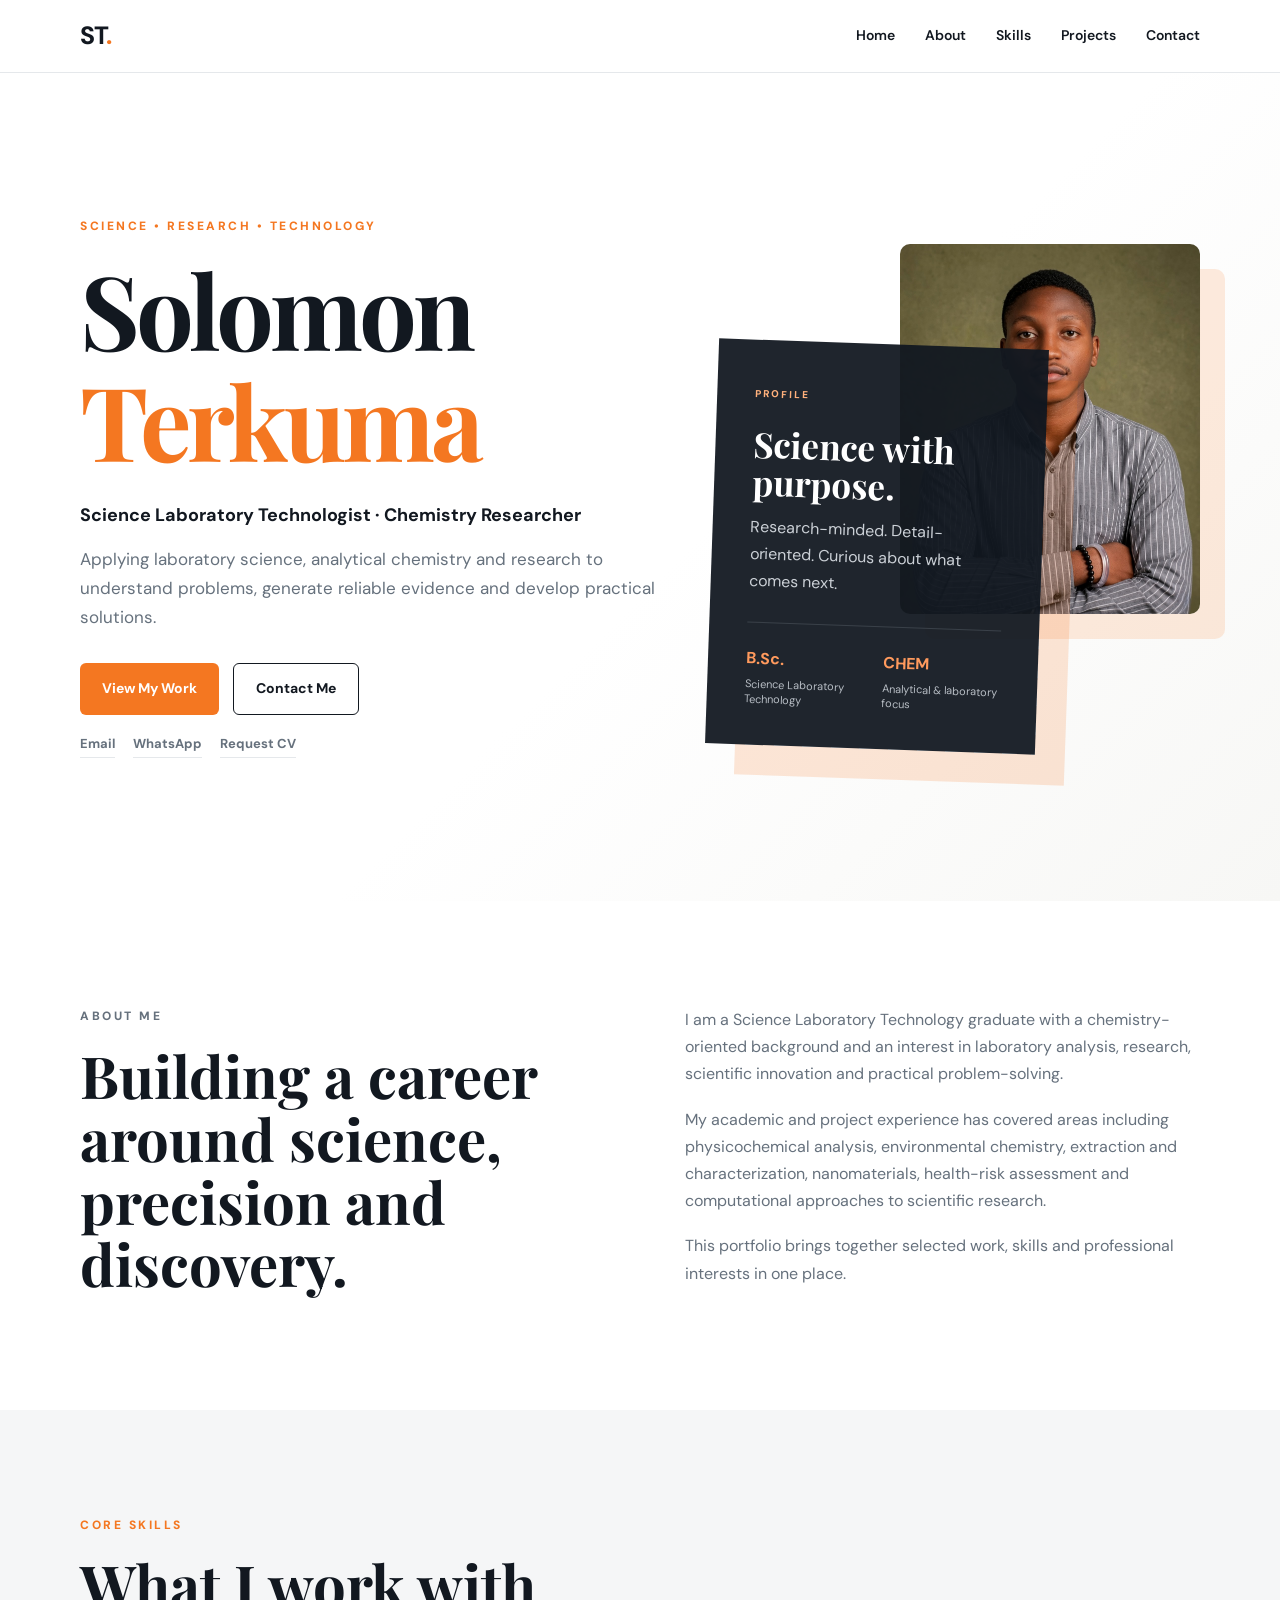
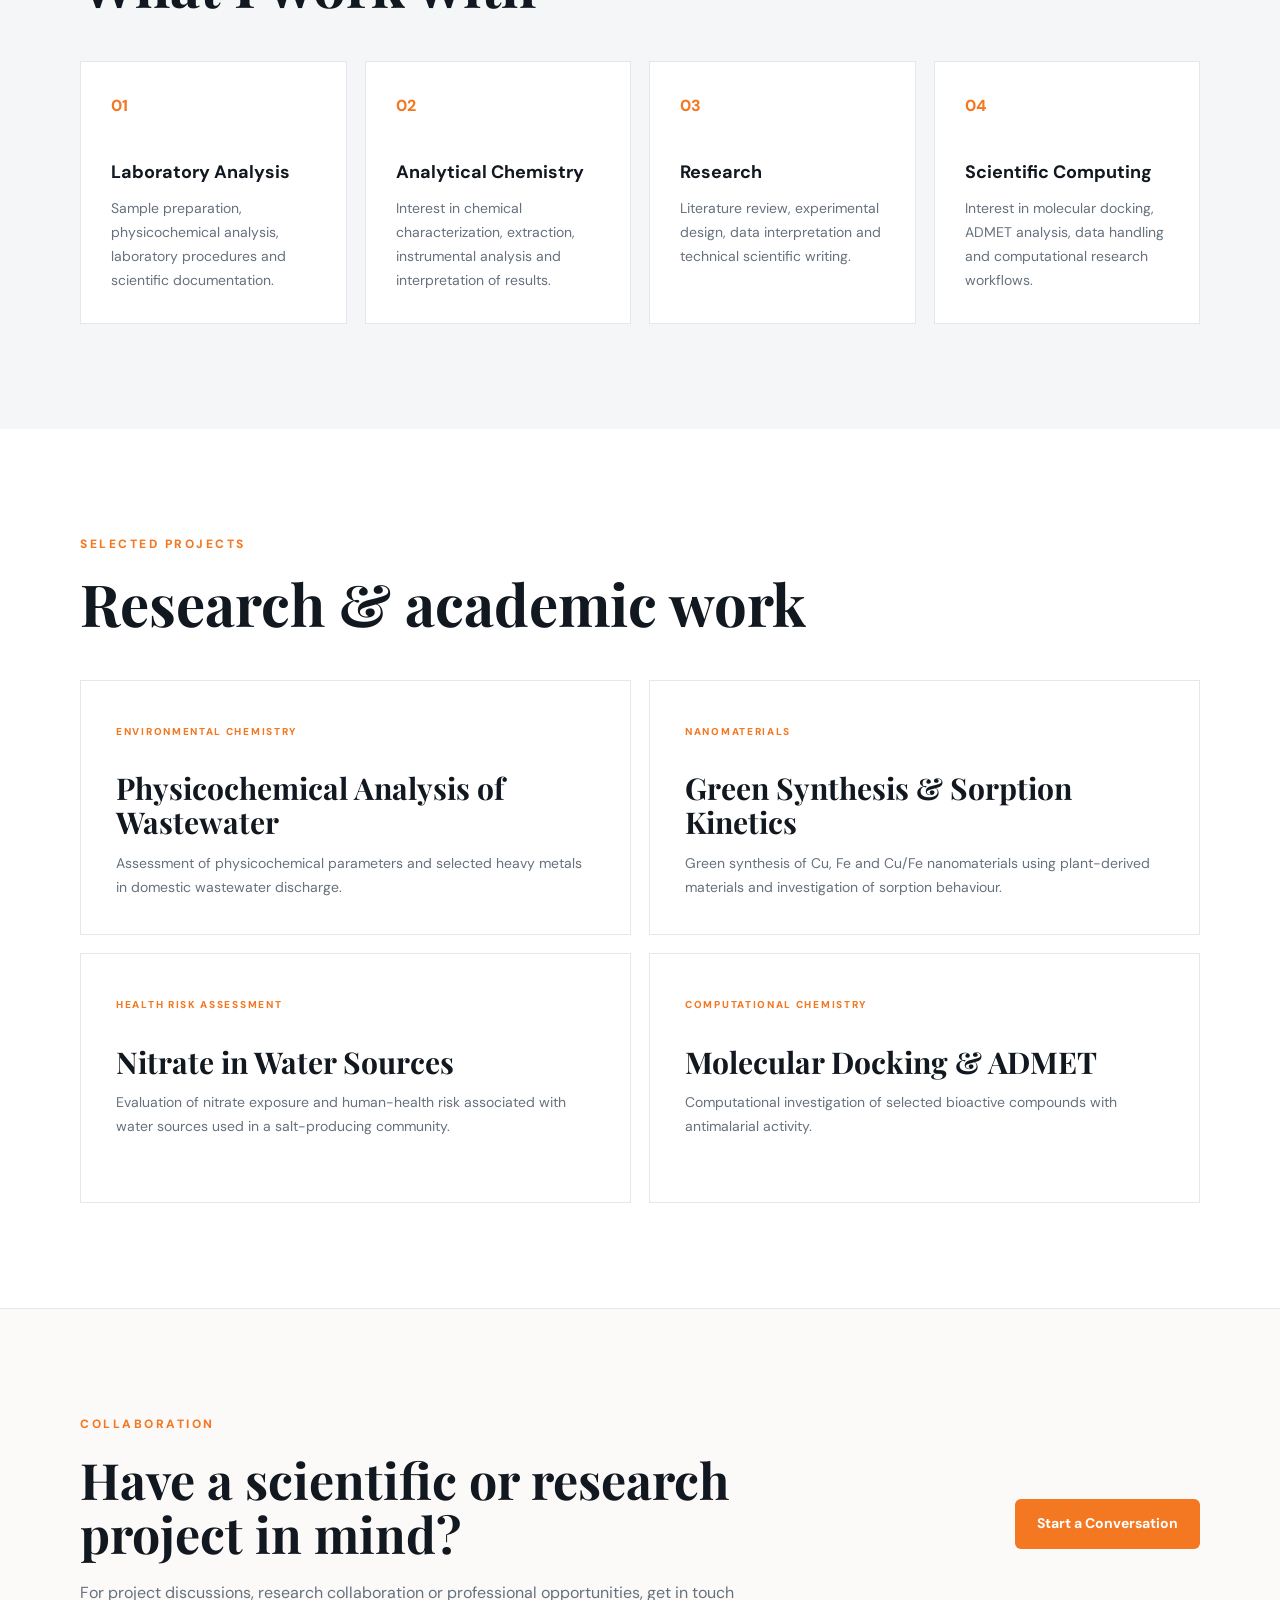
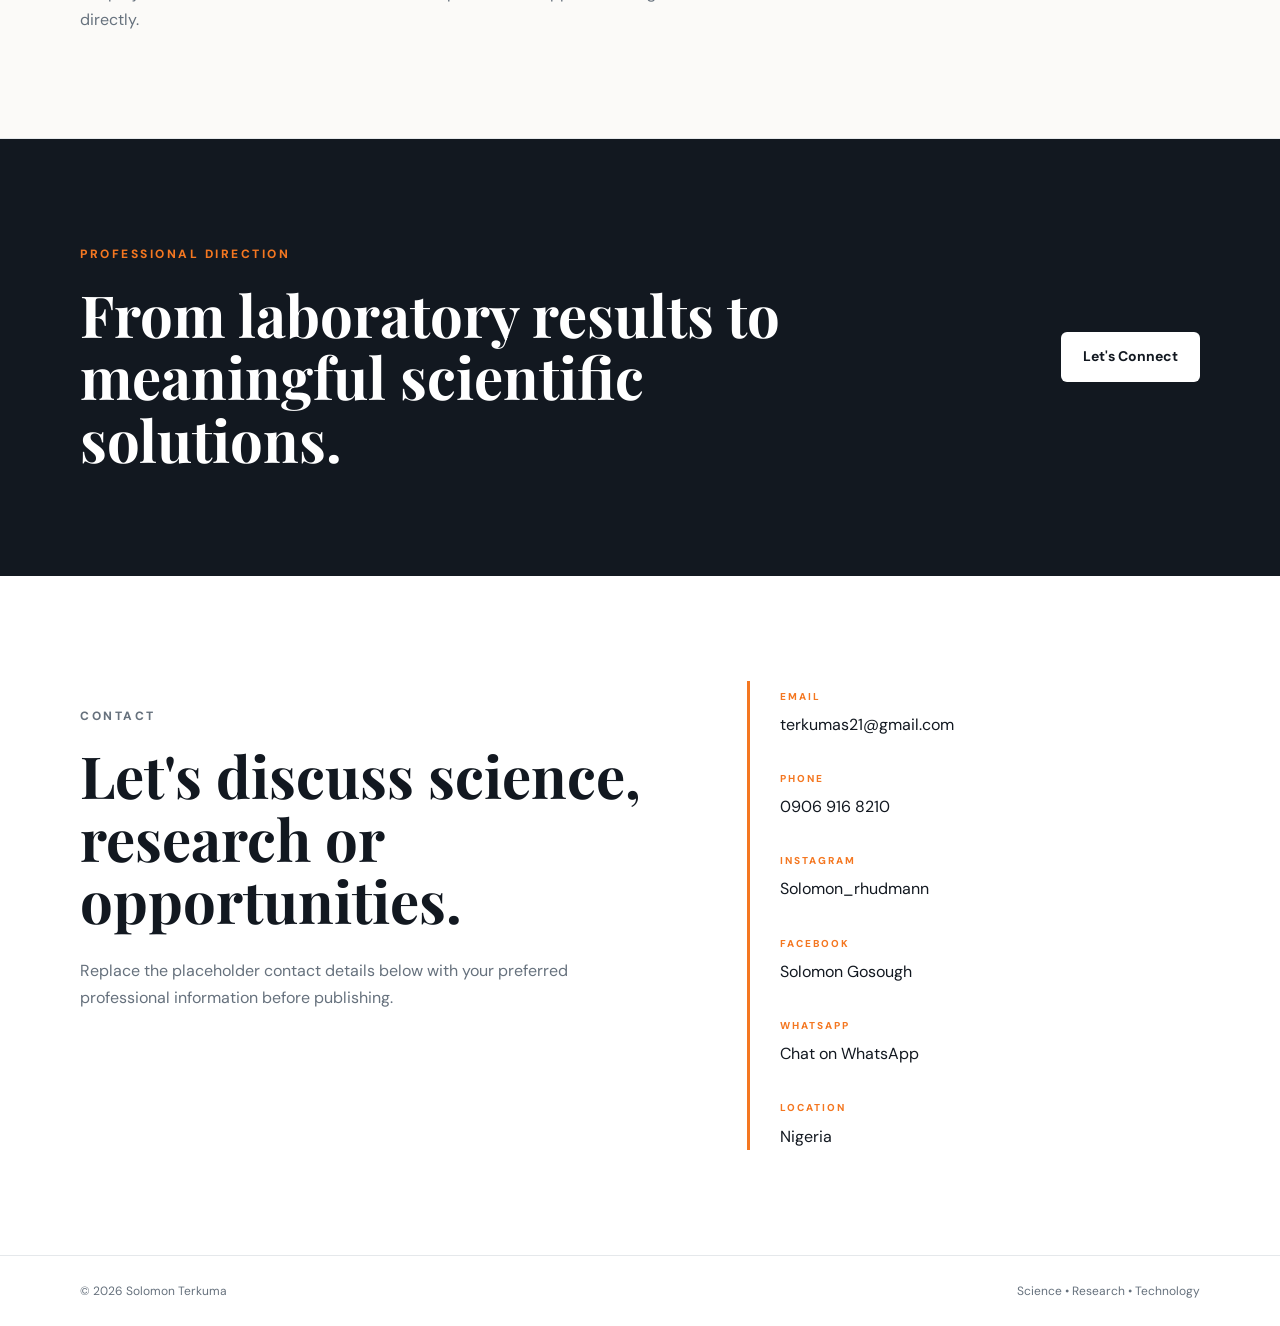
==== index.html @ 0dc4f341 "Add files via upload" ====
<!DOCTYPE html>
<html lang="en">
<head>
  <meta charset="UTF-8">
  <meta name="viewport" content="width=device-width, initial-scale=1.0">
  <meta name="description" content="Solomon Terkuma — Science Laboratory Technologist, Chemistry Researcher and Science & Technology Enthusiast.">
  <title>Solomon Terkuma | Science & Research</title>
  <link rel="stylesheet" href="style.css">
</head>
<body>
  <header class="site-header">
    <nav class="nav container">
      <a class="logo" href="#home">ST<span>.</span></a>
      <button class="menu-toggle" aria-label="Toggle menu">☰</button>
      <div class="nav-links">
        <a href="#home">Home</a>
        <a href="#about">About</a>
        <a href="#skills">Skills</a>
        <a href="#projects">Projects</a>
        <a href="#contact">Contact</a>
      </div>
    </nav>
  </header>

  <main>
    <section id="home" class="hero">
      <div class="container hero-grid">
        <div class="hero-copy">
          <p class="eyebrow">SCIENCE • RESEARCH • TECHNOLOGY</p>
          <h1>Solomon<br><span>Terkuma</span></h1>
          <p class="hero-role">Science Laboratory Technologist · Chemistry Researcher</p>
          <p class="hero-text">
            Applying laboratory science, analytical chemistry and research to understand problems,
            generate reliable evidence and develop practical solutions.
          </p>
          <div class="hero-actions">
            <a class="btn primary" href="#projects">View My Work</a>
            <a class="btn secondary" href="#contact">Contact Me</a>
          </div>
          <div class="quick-links">
            <a href="mailto:terkumas21@gmail.com">Email</a>
            <a href="https://wa.me/2349069168210" target="_blank" rel="noopener">WhatsApp</a>
            <a href="#contact">Request CV</a>
          </div>
        </div>
        <div class="hero-card">
          <div class="profile-photo-wrap">
            <img class="profile-photo" src="profile.jpg" alt="Solomon Terkuma professional portrait">
          </div>
          <div class="science-card">
            <span class="card-label">PROFILE</span>
            <h2>Science with purpose.</h2>
            <p>Research-minded. Detail-oriented. Curious about what comes next.</p>
            <div class="mini-stats">
              <div><strong>B.Sc.</strong><small>Science Laboratory Technology</small></div>
              <div><strong>CHEM</strong><small>Analytical & laboratory focus</small></div>
            </div>
          </div>
        </div>
      </div>
    </section>

    <section id="about" class="section">
      <div class="container two-col">
        <div>
          <p class="eyebrow">ABOUT ME</p>
          <h2>Building a career around science, precision and discovery.</h2>
        </div>
        <div>
          <p>
            I am a Science Laboratory Technology graduate with a chemistry-oriented background
            and an interest in laboratory analysis, research, scientific innovation and practical
            problem-solving.
          </p>
          <p>
            My academic and project experience has covered areas including physicochemical analysis,
            environmental chemistry, extraction and characterization, nanomaterials, health-risk
            assessment and computational approaches to scientific research.
          </p>
          <p>
            This portfolio brings together selected work, skills and professional interests in one place.
          </p>
        </div>
      </div>
    </section>

    <section id="skills" class="section muted">
      <div class="container">
        <p class="eyebrow">CORE SKILLS</p>
        <h2>What I work with</h2>
        <div class="cards">
          <article class="card"><div class="icon">01</div><h3>Laboratory Analysis</h3><p>Sample preparation, physicochemical analysis, laboratory procedures and scientific documentation.</p></article>
          <article class="card"><div class="icon">02</div><h3>Analytical Chemistry</h3><p>Interest in chemical characterization, extraction, instrumental analysis and interpretation of results.</p></article>
          <article class="card"><div class="icon">03</div><h3>Research</h3><p>Literature review, experimental design, data interpretation and technical scientific writing.</p></article>
          <article class="card"><div class="icon">04</div><h3>Scientific Computing</h3><p>Interest in molecular docking, ADMET analysis, data handling and computational research workflows.</p></article>
        </div>
      </div>
    </section>

    <section id="projects" class="section">
      <div class="container">
        <p class="eyebrow">SELECTED PROJECTS</p>
        <h2>Research & academic work</h2>
        <div class="projects">
          <article class="project">
            <span>ENVIRONMENTAL CHEMISTRY</span>
            <h3>Physicochemical Analysis of Wastewater</h3>
            <p>Assessment of physicochemical parameters and selected heavy metals in domestic wastewater discharge.</p>
          </article>
          <article class="project">
            <span>NANOMATERIALS</span>
            <h3>Green Synthesis & Sorption Kinetics</h3>
            <p>Green synthesis of Cu, Fe and Cu/Fe nanomaterials using plant-derived materials and investigation of sorption behaviour.</p>
          </article>
          <article class="project">
            <span>HEALTH RISK ASSESSMENT</span>
            <h3>Nitrate in Water Sources</h3>
            <p>Evaluation of nitrate exposure and human-health risk associated with water sources used in a salt-producing community.</p>
          </article>
          <article class="project">
            <span>COMPUTATIONAL CHEMISTRY</span>
            <h3>Molecular Docking & ADMET</h3>
            <p>Computational investigation of selected bioactive compounds with antimalarial activity.</p>
          </article>
        </div>
      </div>
    </section>

    <section class="section project-cta">
      <div class="container project-cta-inner">
        <div>
          <p class="eyebrow">COLLABORATION</p>
          <h2>Have a scientific or research project in mind?</h2>
          <p>For project discussions, research collaboration or professional opportunities, get in touch directly.</p>
        </div>
        <a class="btn primary" href="mailto:terkumas21@gmail.com?subject=Professional%20Inquiry">Start a Conversation</a>
      </div>
    </section>

    <section class="section highlight">
      <div class="container highlight-inner">
        <div>
          <p class="eyebrow">PROFESSIONAL DIRECTION</p>
          <h2>From laboratory results to meaningful scientific solutions.</h2>
        </div>
        <a class="btn light" href="#contact">Let's Connect</a>
      </div>
    </section>

    <section id="contact" class="section">
      <div class="container contact-grid">
        <div>
          <p class="eyebrow">CONTACT</p>
          <h2>Let's discuss science, research or opportunities.</h2>
          <p>Replace the placeholder contact details below with your preferred professional information before publishing.</p>
        </div>
        <div class="contact-box">
          <div><small>EMAIL</small><p><a href="mailto:terkumas21@gmail.com">terkumas21@gmail.com</a></p></div>
          <div><small>PHONE</small><p><a href="tel:+2349069168210">0906 916 8210</a></p></div>
          <div><small>INSTAGRAM</small><p><a href="https://www.instagram.com/Solomon_rhudmann" target="_blank" rel="noopener">Solomon_rhudmann</a></p></div>
          <div><small>FACEBOOK</small><p><a href="https://www.facebook.com/SolomonGosough" target="_blank" rel="noopener">Solomon Gosough</a></p></div>
          <div><small>WHATSAPP</small><p><a href="https://wa.me/2349069168210" target="_blank" rel="noopener">Chat on WhatsApp</a></p></div>
          <div><small>LOCATION</small><p>Nigeria</p></div>
        </div>
      </div>
    </section>
  </main>

  <footer>
    <div class="container footer-inner">
      <span>© <span id="year"></span> Solomon Terkuma</span>
      <span>Science • Research • Technology</span>
    </div>
  </footer>
  <script src="script.js"></script>
</body>
</html>
---- style.css ----
@import url('https://fonts.googleapis.com/css2?family=DM+Sans:wght@400;500;600;700&family=Playfair+Display:wght@600;700&display=swap');

:root{
  --ink:#121820; --muted:#66717d; --line:#e5e8eb; --paper:#ffffff;
  --soft:#f5f6f7; --orange:#f47721; --orange-dark:#c9550b;
}
*{box-sizing:border-box;margin:0;padding:0}
html{scroll-behavior:smooth}
body{font-family:"DM Sans",Arial,sans-serif;color:var(--ink);background:var(--paper);line-height:1.7}
a{text-decoration:none;color:inherit}
.container{width:min(1120px,92%);margin:auto}
.site-header{position:sticky;top:0;z-index:20;background:rgba(255,255,255,.94);backdrop-filter:blur(14px);border-bottom:1px solid var(--line)}
.nav{height:72px;display:flex;align-items:center;justify-content:space-between}
.logo{font-size:25px;font-weight:800;letter-spacing:-1px}.logo span{color:var(--orange)}
.nav-links{display:flex;gap:30px;font-size:14px;font-weight:600}.nav-links a:hover{color:var(--orange)}
.menu-toggle{display:none;border:0;background:none;font-size:26px}
.hero{min-height:calc(100vh - 72px);display:flex;align-items:center;overflow:hidden;background:linear-gradient(135deg,#fff 55%,#f7f7f5)}
.hero-grid{display:grid;grid-template-columns:1.1fr .9fr;gap:60px;align-items:center;padding:80px 0}
.eyebrow{font-size:12px;letter-spacing:2.5px;font-weight:800;color:var(--orange);margin-bottom:18px}
h1,h2{font-family:"Playfair Display",Georgia,serif;line-height:1.08}
h1{font-size:clamp(60px,8vw,104px);letter-spacing:-4px}
h1 span{color:var(--orange)}
.hero-role{font-size:18px;font-weight:700;margin:25px 0 14px}
.hero-text{max-width:610px;color:var(--muted);font-size:17px}
.hero-actions{display:flex;gap:14px;margin-top:32px}
.btn{display:inline-flex;align-items:center;justify-content:center;padding:13px 22px;border-radius:6px;font-weight:700;font-size:14px;transition:.2s}
.primary{background:var(--orange);color:#fff}.primary:hover{background:var(--orange-dark);transform:translateY(-2px)}
.secondary{border:1px solid var(--ink)}.secondary:hover{background:var(--ink);color:#fff}
 .hero-card{min-height:440px;position:relative;display:flex;align-items:center;justify-content:center}
.profile-photo-wrap{position:absolute;width:300px;height:370px;right:0;top:20px;overflow:hidden;border-radius:10px;box-shadow:25px 25px 0 rgba(244,119,33,.15)}
.profile-photo{width:100%;height:100%;object-fit:cover;object-position:center top;display:block}
.orb{position:absolute;width:390px;height:390px;border-radius:50%;background:radial-gradient(circle at 35% 30%,#fff 0 10%,#ffd4b7 11% 30%,#f47721 70%);opacity:.9}
.science-card{position:relative;width:330px;margin-top:120px;margin-left:-170px;background:rgba(18,24,32,.94);color:#fff;padding:38px;box-shadow:30px 30px 0 rgba(244,119,33,.18);transform:rotate(2deg)}
.card-label{font-size:10px;letter-spacing:2px;color:#ffb17c;font-weight:800}
.science-card h2{font-size:35px;margin:20px 0 12px}.science-card p{color:#cbd0d6}
.mini-stats{display:grid;grid-template-columns:1fr 1fr;gap:20px;border-top:1px solid #3a4149;margin-top:28px;padding-top:22px}
.mini-stats strong{display:block;color:#ff9a5d}.mini-stats small{display:block;color:#b8bec5;font-size:11px;line-height:1.4;margin-top:4px}
.section{padding:105px 0}.muted{background:var(--soft)}
.two-col{display:grid;grid-template-columns:1fr 1fr;gap:90px}.two-col h2,.section h2{font-size:clamp(38px,5vw,58px)}.two-col p{color:var(--muted);margin-bottom:18px}
.cards{display:grid;grid-template-columns:repeat(4,1fr);gap:18px;margin-top:45px}
.card{background:#fff;border:1px solid var(--line);padding:30px;min-height:230px;transition:.2s}.card:hover{transform:translateY(-5px);box-shadow:0 15px 35px rgba(18,24,32,.08)}
.icon{font-weight:800;color:var(--orange);margin-bottom:38px}.card h3{font-size:18px;margin-bottom:10px}.card p,.project p{color:var(--muted);font-size:14px}
.projects{display:grid;grid-template-columns:1fr 1fr;gap:18px;margin-top:45px}
.project{padding:35px;border:1px solid var(--line);min-height:250px}.project span{font-size:10px;letter-spacing:1.7px;color:var(--orange);font-weight:800}.project h3{font-family:"Playfair Display",Georgia,serif;font-size:30px;line-height:1.15;margin:28px 0 12px}
.highlight{background:var(--ink);color:#fff}.highlight-inner{display:flex;justify-content:space-between;align-items:center;gap:30px}.highlight h2{max-width:760px}.light{background:#fff;color:var(--ink);white-space:nowrap}.light:hover{background:var(--orange);color:#fff}
.contact-grid{display:grid;grid-template-columns:1fr .8fr;gap:100px}.contact-grid>div>p{color:var(--muted);margin-top:25px}.contact-box{border-left:3px solid var(--orange);padding-left:30px;display:flex;flex-direction:column;gap:25px}.contact-box small{font-size:10px;letter-spacing:2px;font-weight:800;color:var(--orange)}.contact-box p{margin-top:3px}.contact-box a:hover{color:var(--orange)}
footer{border-top:1px solid var(--line);padding:25px 0;color:var(--muted);font-size:12px}.footer-inner{display:flex;justify-content:space-between}
@media(max-width:800px){
 .nav-links{display:none;position:absolute;top:72px;left:0;width:100%;background:#fff;padding:22px 4%;border-bottom:1px solid var(--line);flex-direction:column;gap:14px}.nav-links.open{display:flex}.menu-toggle{display:block}
 .hero-grid,.two-col,.contact-grid{grid-template-columns:1fr}.hero-grid{padding:65px 0}.hero-card{min-height:380px}.cards{grid-template-columns:1fr 1fr}.projects{grid-template-columns:1fr}.two-col{gap:35px}.highlight-inner{display:block}.highlight .btn{margin-top:25px}.footer-inner{display:block}.footer-inner span+span{display:block;margin-top:8px}
}
@media(max-width:520px){.cards{grid-template-columns:1fr}.hero-card{transform:scale(.9)}.profile-photo-wrap{right:2%;top:5px}.science-card{margin-left:-130px}h1{font-size:58px}.section{padding:75px 0}}

.quick-links{display:flex;gap:18px;margin-top:18px;font-size:13px;font-weight:700}
.quick-links a{color:var(--muted);border-bottom:1px solid var(--line);padding-bottom:2px}
.quick-links a:hover{color:var(--orange);border-color:var(--orange)}
.project-cta{background:#fbfaf8;border-top:1px solid var(--line);border-bottom:1px solid var(--line)}
.project-cta-inner{display:flex;align-items:center;justify-content:space-between;gap:50px}
.project-cta-inner h2{font-size:clamp(34px,4vw,50px);max-width:700px}
.project-cta-inner>div>p:last-child{color:var(--muted);max-width:680px;margin-top:18px}
@media(max-width:800px){
 .project-cta-inner{display:block}
 .project-cta-inner .btn{margin-top:25px}
}
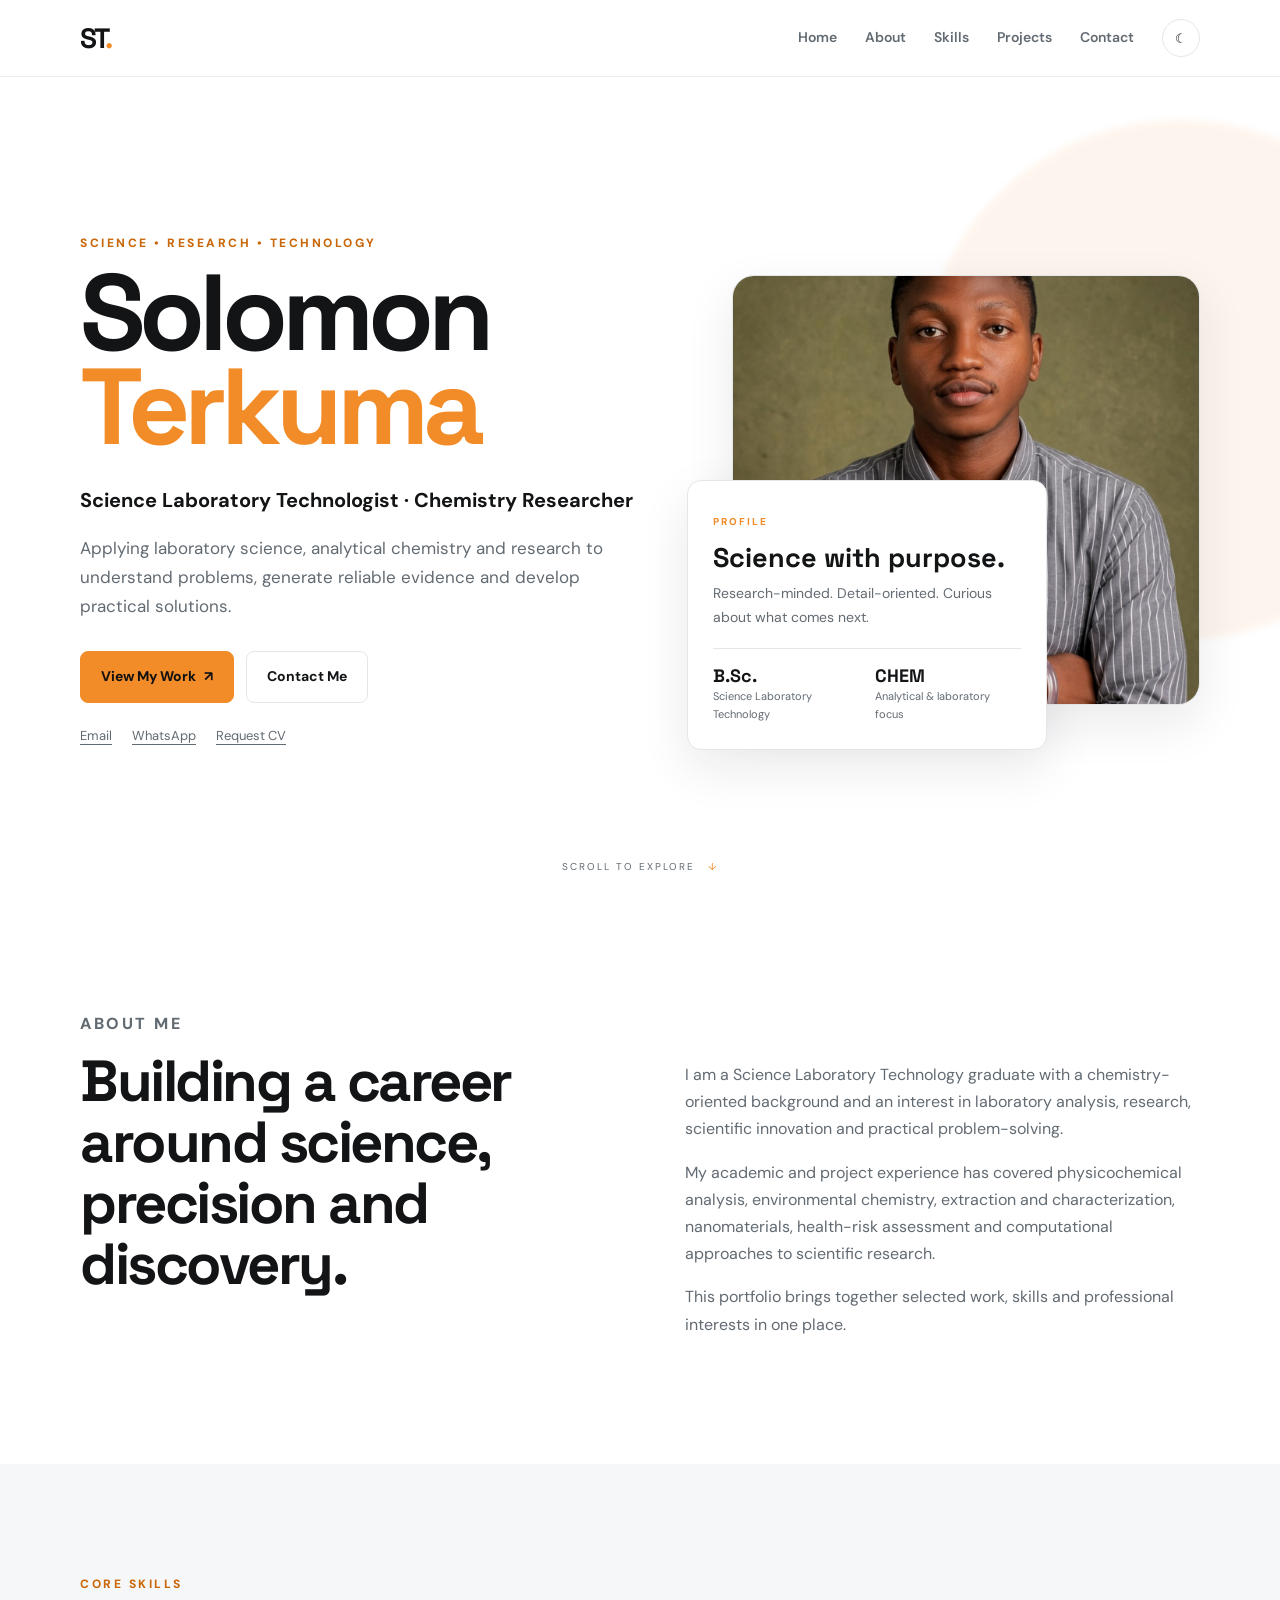
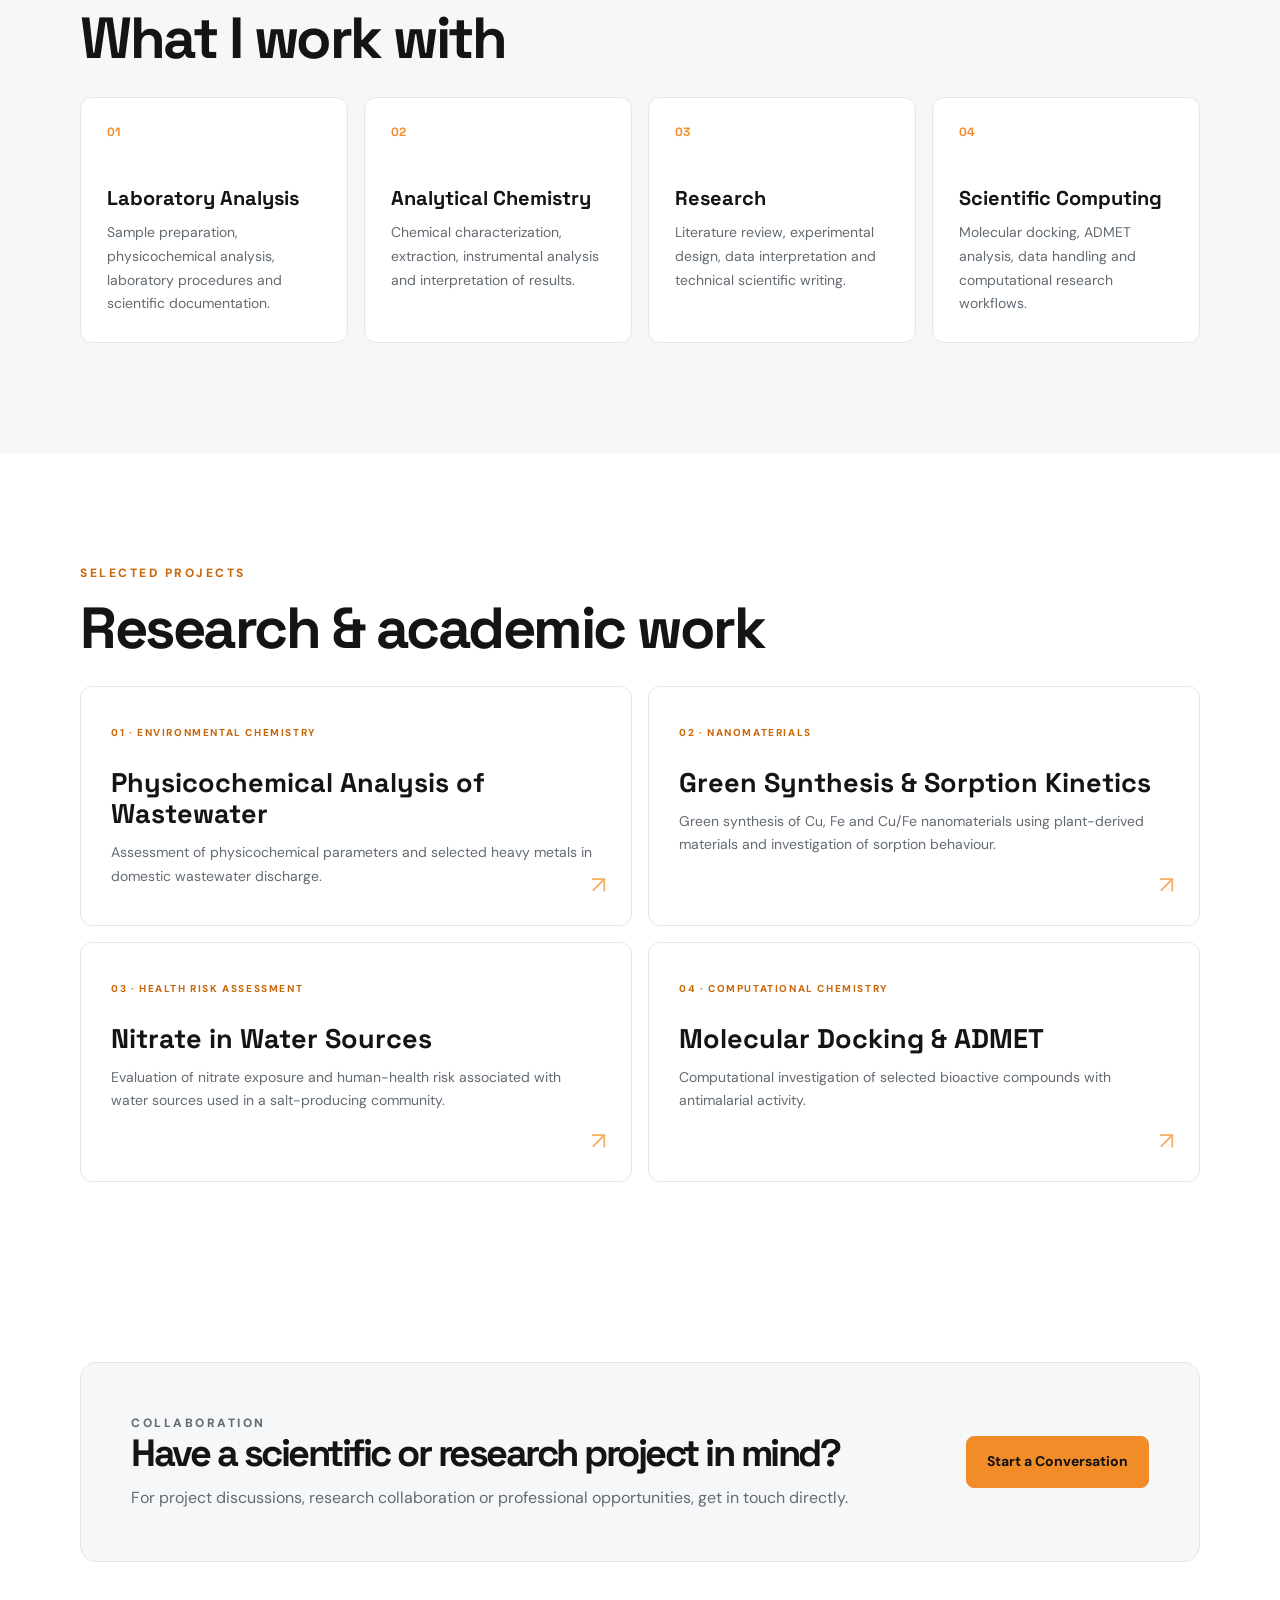
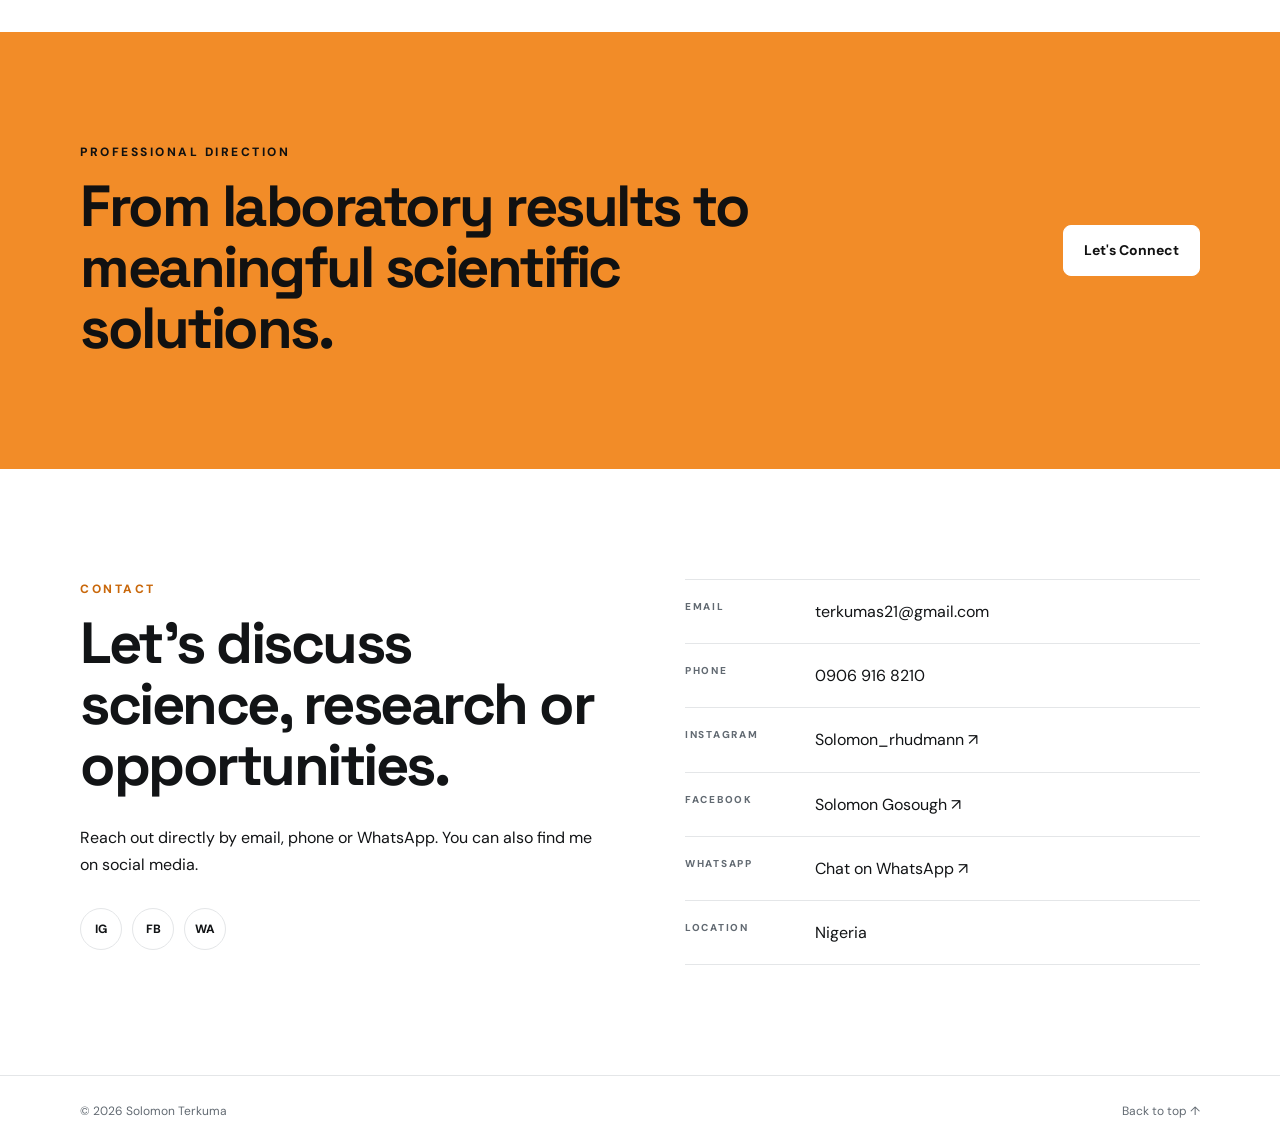
==== commit 81421106: "Add files via upload" ====
--- a/index.html
+++ b/index.html
@@ -3,21 +3,26 @@
 <head>
   <meta charset="UTF-8">
   <meta name="viewport" content="width=device-width, initial-scale=1.0">
-  <meta name="description" content="Solomon Terkuma — Science Laboratory Technologist, Chemistry Researcher and Science & Technology Enthusiast.">
+  <meta name="description" content="Solomon Terkuma — Science Laboratory Technologist, chemistry researcher and science & technology enthusiast.">
+  <meta name="theme-color" content="#f28c28">
+  <meta property="og:title" content="Solomon Terkuma | Science & Research">
+  <meta property="og:description" content="Science Laboratory Technologist · Chemistry Researcher">
+  <meta property="og:type" content="website">
   <title>Solomon Terkuma | Science & Research</title>
+  <link rel="preconnect" href="https://fonts.googleapis.com">
+  <link rel="preconnect" href="https://fonts.gstatic.com" crossorigin>
+  <link href="https://fonts.googleapis.com/css2?family=DM+Sans:wght@400;500;600;700&family=Space+Grotesk:wght@500;600;700&display=swap" rel="stylesheet">
   <link rel="stylesheet" href="style.css">
 </head>
 <body>
-  <header class="site-header">
-    <nav class="nav container">
-      <a class="logo" href="#home">ST<span>.</span></a>
-      <button class="menu-toggle" aria-label="Toggle menu">☰</button>
+  <div class="scroll-progress" id="scrollProgress"></div>
+  <header class="site-header" id="top">
+    <nav class="nav container" aria-label="Primary navigation">
+      <a class="logo" href="#home" aria-label="Solomon Terkuma home">ST<span>.</span></a>
+      <button class="menu-toggle" aria-label="Open navigation" aria-expanded="false">☰</button>
       <div class="nav-links">
-        <a href="#home">Home</a>
-        <a href="#about">About</a>
-        <a href="#skills">Skills</a>
-        <a href="#projects">Projects</a>
-        <a href="#contact">Contact</a>
+        <a href="#home">Home</a><a href="#about">About</a><a href="#skills">Skills</a><a href="#projects">Projects</a><a href="#contact">Contact</a>
+        <button class="theme-toggle" id="themeToggle" aria-label="Toggle dark mode" title="Toggle dark mode">☾</button>
       </div>
     </nav>
   </header>
@@ -25,153 +30,60 @@
   <main>
     <section id="home" class="hero">
       <div class="container hero-grid">
-        <div class="hero-copy">
+        <div class="hero-copy reveal">
           <p class="eyebrow">SCIENCE • RESEARCH • TECHNOLOGY</p>
           <h1>Solomon<br><span>Terkuma</span></h1>
           <p class="hero-role">Science Laboratory Technologist · Chemistry Researcher</p>
-          <p class="hero-text">
-            Applying laboratory science, analytical chemistry and research to understand problems,
-            generate reliable evidence and develop practical solutions.
-          </p>
-          <div class="hero-actions">
-            <a class="btn primary" href="#projects">View My Work</a>
-            <a class="btn secondary" href="#contact">Contact Me</a>
-          </div>
-          <div class="quick-links">
-            <a href="mailto:terkumas21@gmail.com">Email</a>
-            <a href="https://wa.me/2349069168210" target="_blank" rel="noopener">WhatsApp</a>
-            <a href="#contact">Request CV</a>
-          </div>
+          <p class="hero-text">Applying laboratory science, analytical chemistry and research to understand problems, generate reliable evidence and develop practical solutions.</p>
+          <div class="hero-actions"><a class="btn primary" href="#projects">View My Work <span>↗</span></a><a class="btn secondary" href="#contact">Contact Me</a></div>
+          <div class="quick-links"><a href="mailto:terkumas21@gmail.com">Email</a><a href="https://wa.me/2349069168210" target="_blank" rel="noopener">WhatsApp</a><a href="mailto:terkumas21@gmail.com?subject=CV%20Request">Request CV</a></div>
         </div>
-        <div class="hero-card">
-          <div class="profile-photo-wrap">
-            <img class="profile-photo" src="profile.jpg" alt="Solomon Terkuma professional portrait">
-          </div>
-          <div class="science-card">
-            <span class="card-label">PROFILE</span>
-            <h2>Science with purpose.</h2>
-            <p>Research-minded. Detail-oriented. Curious about what comes next.</p>
-            <div class="mini-stats">
-              <div><strong>B.Sc.</strong><small>Science Laboratory Technology</small></div>
-              <div><strong>CHEM</strong><small>Analytical & laboratory focus</small></div>
-            </div>
-          </div>
+        <div class="hero-card reveal delay-1">
+          <div class="profile-photo-wrap"><img class="profile-photo" src="profile.jpg" alt="Solomon Terkuma professional portrait"></div>
+          <div class="science-card"><span class="card-label">PROFILE</span><h2>Science with purpose.</h2><p>Research-minded. Detail-oriented. Curious about what comes next.</p><div class="mini-stats"><div><strong>B.Sc.</strong><small>Science Laboratory Technology</small></div><div><strong>CHEM</strong><small>Analytical & laboratory focus</small></div></div></div>
         </div>
       </div>
+      <div class="hero-scroll">SCROLL TO EXPLORE <span>↓</span></div>
     </section>
 
     <section id="about" class="section">
       <div class="container two-col">
-        <div>
-          <p class="eyebrow">ABOUT ME</p>
-          <h2>Building a career around science, precision and discovery.</h2>
-        </div>
-        <div>
-          <p>
-            I am a Science Laboratory Technology graduate with a chemistry-oriented background
-            and an interest in laboratory analysis, research, scientific innovation and practical
-            problem-solving.
-          </p>
-          <p>
-            My academic and project experience has covered areas including physicochemical analysis,
-            environmental chemistry, extraction and characterization, nanomaterials, health-risk
-            assessment and computational approaches to scientific research.
-          </p>
-          <p>
-            This portfolio brings together selected work, skills and professional interests in one place.
-          </p>
-        </div>
+        <div class="reveal"><p class="eyebrow">ABOUT ME</p><h2>Building a career around science, precision and discovery.</h2></div>
+        <div class="reveal delay-1"><p>I am a Science Laboratory Technology graduate with a chemistry-oriented background and an interest in laboratory analysis, research, scientific innovation and practical problem-solving.</p><p>My academic and project experience has covered physicochemical analysis, environmental chemistry, extraction and characterization, nanomaterials, health-risk assessment and computational approaches to scientific research.</p><p>This portfolio brings together selected work, skills and professional interests in one place.</p></div>
       </div>
     </section>
 
     <section id="skills" class="section muted">
-      <div class="container">
-        <p class="eyebrow">CORE SKILLS</p>
-        <h2>What I work with</h2>
+      <div class="container"><p class="eyebrow reveal">CORE SKILLS</p><h2 class="reveal">What I work with</h2>
         <div class="cards">
-          <article class="card"><div class="icon">01</div><h3>Laboratory Analysis</h3><p>Sample preparation, physicochemical analysis, laboratory procedures and scientific documentation.</p></article>
-          <article class="card"><div class="icon">02</div><h3>Analytical Chemistry</h3><p>Interest in chemical characterization, extraction, instrumental analysis and interpretation of results.</p></article>
-          <article class="card"><div class="icon">03</div><h3>Research</h3><p>Literature review, experimental design, data interpretation and technical scientific writing.</p></article>
-          <article class="card"><div class="icon">04</div><h3>Scientific Computing</h3><p>Interest in molecular docking, ADMET analysis, data handling and computational research workflows.</p></article>
+          <article class="card reveal"><div class="icon">01</div><h3>Laboratory Analysis</h3><p>Sample preparation, physicochemical analysis, laboratory procedures and scientific documentation.</p></article>
+          <article class="card reveal delay-1"><div class="icon">02</div><h3>Analytical Chemistry</h3><p>Chemical characterization, extraction, instrumental analysis and interpretation of results.</p></article>
+          <article class="card reveal delay-2"><div class="icon">03</div><h3>Research</h3><p>Literature review, experimental design, data interpretation and technical scientific writing.</p></article>
+          <article class="card reveal delay-3"><div class="icon">04</div><h3>Scientific Computing</h3><p>Molecular docking, ADMET analysis, data handling and computational research workflows.</p></article>
         </div>
       </div>
     </section>
 
     <section id="projects" class="section">
-      <div class="container">
-        <p class="eyebrow">SELECTED PROJECTS</p>
-        <h2>Research & academic work</h2>
+      <div class="container"><p class="eyebrow reveal">SELECTED PROJECTS</p><h2 class="reveal">Research & academic work</h2>
         <div class="projects">
-          <article class="project">
-            <span>ENVIRONMENTAL CHEMISTRY</span>
-            <h3>Physicochemical Analysis of Wastewater</h3>
-            <p>Assessment of physicochemical parameters and selected heavy metals in domestic wastewater discharge.</p>
-          </article>
-          <article class="project">
-            <span>NANOMATERIALS</span>
-            <h3>Green Synthesis & Sorption Kinetics</h3>
-            <p>Green synthesis of Cu, Fe and Cu/Fe nanomaterials using plant-derived materials and investigation of sorption behaviour.</p>
-          </article>
-          <article class="project">
-            <span>HEALTH RISK ASSESSMENT</span>
-            <h3>Nitrate in Water Sources</h3>
-            <p>Evaluation of nitrate exposure and human-health risk associated with water sources used in a salt-producing community.</p>
-          </article>
-          <article class="project">
-            <span>COMPUTATIONAL CHEMISTRY</span>
-            <h3>Molecular Docking & ADMET</h3>
-            <p>Computational investigation of selected bioactive compounds with antimalarial activity.</p>
-          </article>
+          <article class="project reveal"><span>01 · ENVIRONMENTAL CHEMISTRY</span><h3>Physicochemical Analysis of Wastewater</h3><p>Assessment of physicochemical parameters and selected heavy metals in domestic wastewater discharge.</p></article>
+          <article class="project reveal delay-1"><span>02 · NANOMATERIALS</span><h3>Green Synthesis & Sorption Kinetics</h3><p>Green synthesis of Cu, Fe and Cu/Fe nanomaterials using plant-derived materials and investigation of sorption behaviour.</p></article>
+          <article class="project reveal delay-2"><span>03 · HEALTH RISK ASSESSMENT</span><h3>Nitrate in Water Sources</h3><p>Evaluation of nitrate exposure and human-health risk associated with water sources used in a salt-producing community.</p></article>
+          <article class="project reveal delay-3"><span>04 · COMPUTATIONAL CHEMISTRY</span><h3>Molecular Docking & ADMET</h3><p>Computational investigation of selected bioactive compounds with antimalarial activity.</p></article>
         </div>
       </div>
     </section>
 
-    <section class="section project-cta">
-      <div class="container project-cta-inner">
-        <div>
-          <p class="eyebrow">COLLABORATION</p>
-          <h2>Have a scientific or research project in mind?</h2>
-          <p>For project discussions, research collaboration or professional opportunities, get in touch directly.</p>
-        </div>
-        <a class="btn primary" href="mailto:terkumas21@gmail.com?subject=Professional%20Inquiry">Start a Conversation</a>
-      </div>
-    </section>
+    <section class="section project-cta"><div class="container project-cta-inner reveal"><div><p class="eyebrow">COLLABORATION</p><h2>Have a scientific or research project in mind?</h2><p>For project discussions, research collaboration or professional opportunities, get in touch directly.</p></div><a class="btn primary" href="mailto:terkumas21@gmail.com?subject=Professional%20Inquiry">Start a Conversation</a></div></section>
+    <section class="section highlight"><div class="container highlight-inner reveal"><div><p class="eyebrow">PROFESSIONAL DIRECTION</p><h2>From laboratory results to meaningful scientific solutions.</h2></div><a class="btn light" href="#contact">Let's Connect</a></div></section>
 
-    <section class="section highlight">
-      <div class="container highlight-inner">
-        <div>
-          <p class="eyebrow">PROFESSIONAL DIRECTION</p>
-          <h2>From laboratory results to meaningful scientific solutions.</h2>
-        </div>
-        <a class="btn light" href="#contact">Let's Connect</a>
-      </div>
-    </section>
-
-    <section id="contact" class="section">
-      <div class="container contact-grid">
-        <div>
-          <p class="eyebrow">CONTACT</p>
-          <h2>Let's discuss science, research or opportunities.</h2>
-          <p>Replace the placeholder contact details below with your preferred professional information before publishing.</p>
-        </div>
-        <div class="contact-box">
-          <div><small>EMAIL</small><p><a href="mailto:terkumas21@gmail.com">terkumas21@gmail.com</a></p></div>
-          <div><small>PHONE</small><p><a href="tel:+2349069168210">0906 916 8210</a></p></div>
-          <div><small>INSTAGRAM</small><p><a href="https://www.instagram.com/Solomon_rhudmann" target="_blank" rel="noopener">Solomon_rhudmann</a></p></div>
-          <div><small>FACEBOOK</small><p><a href="https://www.facebook.com/SolomonGosough" target="_blank" rel="noopener">Solomon Gosough</a></p></div>
-          <div><small>WHATSAPP</small><p><a href="https://wa.me/2349069168210" target="_blank" rel="noopener">Chat on WhatsApp</a></p></div>
-          <div><small>LOCATION</small><p>Nigeria</p></div>
-        </div>
-      </div>
-    </section>
+    <section id="contact" class="section"><div class="container contact-grid">
+      <div class="reveal"><p class="eyebrow">CONTACT</p><h2>Let's discuss science, research or opportunities.</h2><p>Reach out directly by email, phone or WhatsApp. You can also find me on social media.</p><div class="socials"><a href="https://www.instagram.com/Solomon_rhudmann" target="_blank" rel="noopener" aria-label="Instagram">IG</a><a href="https://www.facebook.com/SolomonGosough" target="_blank" rel="noopener" aria-label="Facebook">FB</a><a href="https://wa.me/2349069168210" target="_blank" rel="noopener" aria-label="WhatsApp">WA</a></div></div>
+      <div class="contact-box reveal delay-1"><div><small>EMAIL</small><p><a href="mailto:terkumas21@gmail.com">terkumas21@gmail.com</a></p></div><div><small>PHONE</small><p><a href="tel:+2349069168210">0906 916 8210</a></p></div><div><small>INSTAGRAM</small><p><a href="https://www.instagram.com/Solomon_rhudmann" target="_blank" rel="noopener">Solomon_rhudmann ↗</a></p></div><div><small>FACEBOOK</small><p><a href="https://www.facebook.com/SolomonGosough" target="_blank" rel="noopener">Solomon Gosough ↗</a></p></div><div><small>WHATSAPP</small><p><a href="https://wa.me/2349069168210" target="_blank" rel="noopener">Chat on WhatsApp ↗</a></p></div><div><small>LOCATION</small><p>Nigeria</p></div></div>
+    </div></section>
   </main>
-
-  <footer>
-    <div class="container footer-inner">
-      <span>© <span id="year"></span> Solomon Terkuma</span>
-      <span>Science • Research • Technology</span>
-    </div>
-  </footer>
+  <footer><div class="container footer-inner"><span>© <span id="year"></span> Solomon Terkuma</span><a href="#top">Back to top ↑</a></div></footer>
   <script src="script.js"></script>
 </body>
 </html>
--- a/style.css
+++ b/style.css
@@ -1,64 +1,5 @@
-@import url('https://fonts.googleapis.com/css2?family=DM+Sans:wght@400;500;600;700&family=Playfair+Display:wght@600;700&display=swap');
-
-:root{
-  --ink:#121820; --muted:#66717d; --line:#e5e8eb; --paper:#ffffff;
-  --soft:#f5f6f7; --orange:#f47721; --orange-dark:#c9550b;
-}
-*{box-sizing:border-box;margin:0;padding:0}
-html{scroll-behavior:smooth}
-body{font-family:"DM Sans",Arial,sans-serif;color:var(--ink);background:var(--paper);line-height:1.7}
-a{text-decoration:none;color:inherit}
-.container{width:min(1120px,92%);margin:auto}
-.site-header{position:sticky;top:0;z-index:20;background:rgba(255,255,255,.94);backdrop-filter:blur(14px);border-bottom:1px solid var(--line)}
-.nav{height:72px;display:flex;align-items:center;justify-content:space-between}
-.logo{font-size:25px;font-weight:800;letter-spacing:-1px}.logo span{color:var(--orange)}
-.nav-links{display:flex;gap:30px;font-size:14px;font-weight:600}.nav-links a:hover{color:var(--orange)}
-.menu-toggle{display:none;border:0;background:none;font-size:26px}
-.hero{min-height:calc(100vh - 72px);display:flex;align-items:center;overflow:hidden;background:linear-gradient(135deg,#fff 55%,#f7f7f5)}
-.hero-grid{display:grid;grid-template-columns:1.1fr .9fr;gap:60px;align-items:center;padding:80px 0}
-.eyebrow{font-size:12px;letter-spacing:2.5px;font-weight:800;color:var(--orange);margin-bottom:18px}
-h1,h2{font-family:"Playfair Display",Georgia,serif;line-height:1.08}
-h1{font-size:clamp(60px,8vw,104px);letter-spacing:-4px}
-h1 span{color:var(--orange)}
-.hero-role{font-size:18px;font-weight:700;margin:25px 0 14px}
-.hero-text{max-width:610px;color:var(--muted);font-size:17px}
-.hero-actions{display:flex;gap:14px;margin-top:32px}
-.btn{display:inline-flex;align-items:center;justify-content:center;padding:13px 22px;border-radius:6px;font-weight:700;font-size:14px;transition:.2s}
-.primary{background:var(--orange);color:#fff}.primary:hover{background:var(--orange-dark);transform:translateY(-2px)}
-.secondary{border:1px solid var(--ink)}.secondary:hover{background:var(--ink);color:#fff}
- .hero-card{min-height:440px;position:relative;display:flex;align-items:center;justify-content:center}
-.profile-photo-wrap{position:absolute;width:300px;height:370px;right:0;top:20px;overflow:hidden;border-radius:10px;box-shadow:25px 25px 0 rgba(244,119,33,.15)}
-.profile-photo{width:100%;height:100%;object-fit:cover;object-position:center top;display:block}
-.orb{position:absolute;width:390px;height:390px;border-radius:50%;background:radial-gradient(circle at 35% 30%,#fff 0 10%,#ffd4b7 11% 30%,#f47721 70%);opacity:.9}
-.science-card{position:relative;width:330px;margin-top:120px;margin-left:-170px;background:rgba(18,24,32,.94);color:#fff;padding:38px;box-shadow:30px 30px 0 rgba(244,119,33,.18);transform:rotate(2deg)}
-.card-label{font-size:10px;letter-spacing:2px;color:#ffb17c;font-weight:800}
-.science-card h2{font-size:35px;margin:20px 0 12px}.science-card p{color:#cbd0d6}
-.mini-stats{display:grid;grid-template-columns:1fr 1fr;gap:20px;border-top:1px solid #3a4149;margin-top:28px;padding-top:22px}
-.mini-stats strong{display:block;color:#ff9a5d}.mini-stats small{display:block;color:#b8bec5;font-size:11px;line-height:1.4;margin-top:4px}
-.section{padding:105px 0}.muted{background:var(--soft)}
-.two-col{display:grid;grid-template-columns:1fr 1fr;gap:90px}.two-col h2,.section h2{font-size:clamp(38px,5vw,58px)}.two-col p{color:var(--muted);margin-bottom:18px}
-.cards{display:grid;grid-template-columns:repeat(4,1fr);gap:18px;margin-top:45px}
-.card{background:#fff;border:1px solid var(--line);padding:30px;min-height:230px;transition:.2s}.card:hover{transform:translateY(-5px);box-shadow:0 15px 35px rgba(18,24,32,.08)}
-.icon{font-weight:800;color:var(--orange);margin-bottom:38px}.card h3{font-size:18px;margin-bottom:10px}.card p,.project p{color:var(--muted);font-size:14px}
-.projects{display:grid;grid-template-columns:1fr 1fr;gap:18px;margin-top:45px}
-.project{padding:35px;border:1px solid var(--line);min-height:250px}.project span{font-size:10px;letter-spacing:1.7px;color:var(--orange);font-weight:800}.project h3{font-family:"Playfair Display",Georgia,serif;font-size:30px;line-height:1.15;margin:28px 0 12px}
-.highlight{background:var(--ink);color:#fff}.highlight-inner{display:flex;justify-content:space-between;align-items:center;gap:30px}.highlight h2{max-width:760px}.light{background:#fff;color:var(--ink);white-space:nowrap}.light:hover{background:var(--orange);color:#fff}
-.contact-grid{display:grid;grid-template-columns:1fr .8fr;gap:100px}.contact-grid>div>p{color:var(--muted);margin-top:25px}.contact-box{border-left:3px solid var(--orange);padding-left:30px;display:flex;flex-direction:column;gap:25px}.contact-box small{font-size:10px;letter-spacing:2px;font-weight:800;color:var(--orange)}.contact-box p{margin-top:3px}.contact-box a:hover{color:var(--orange)}
-footer{border-top:1px solid var(--line);padding:25px 0;color:var(--muted);font-size:12px}.footer-inner{display:flex;justify-content:space-between}
-@media(max-width:800px){
- .nav-links{display:none;position:absolute;top:72px;left:0;width:100%;background:#fff;padding:22px 4%;border-bottom:1px solid var(--line);flex-direction:column;gap:14px}.nav-links.open{display:flex}.menu-toggle{display:block}
- .hero-grid,.two-col,.contact-grid{grid-template-columns:1fr}.hero-grid{padding:65px 0}.hero-card{min-height:380px}.cards{grid-template-columns:1fr 1fr}.projects{grid-template-columns:1fr}.two-col{gap:35px}.highlight-inner{display:block}.highlight .btn{margin-top:25px}.footer-inner{display:block}.footer-inner span+span{display:block;margin-top:8px}
-}
-@media(max-width:520px){.cards{grid-template-columns:1fr}.hero-card{transform:scale(.9)}.profile-photo-wrap{right:2%;top:5px}.science-card{margin-left:-130px}h1{font-size:58px}.section{padding:75px 0}}
-
-.quick-links{display:flex;gap:18px;margin-top:18px;font-size:13px;font-weight:700}
-.quick-links a{color:var(--muted);border-bottom:1px solid var(--line);padding-bottom:2px}
-.quick-links a:hover{color:var(--orange);border-color:var(--orange)}
-.project-cta{background:#fbfaf8;border-top:1px solid var(--line);border-bottom:1px solid var(--line)}
-.project-cta-inner{display:flex;align-items:center;justify-content:space-between;gap:50px}
-.project-cta-inner h2{font-size:clamp(34px,4vw,50px);max-width:700px}
-.project-cta-inner>div>p:last-child{color:var(--muted);max-width:680px;margin-top:18px}
-@media(max-width:800px){
- .project-cta-inner{display:block}
- .project-cta-inner .btn{margin-top:25px}
-}
+:root{--bg:#fff;--surface:#f6f7f8;--text:#121416;--muted:#626a72;--line:#e4e6e8;--accent:#f28c28;--accent-dark:#c9680b;--card:#fff;--shadow:0 18px 50px rgba(20,25,30,.09)}
+[data-theme="dark"]{--bg:#0d1013;--surface:#15191d;--text:#f5f7f8;--muted:#aeb6bd;--line:#292f34;--card:#13171b;--shadow:0 18px 50px rgba(0,0,0,.3)}
+*{box-sizing:border-box}html{scroll-behavior:smooth}body{margin:0;background:var(--bg);color:var(--text);font-family:"DM Sans",sans-serif;line-height:1.7;transition:background .25s,color .25s}.scroll-progress{position:fixed;top:0;left:0;width:0;height:3px;background:var(--accent);z-index:1000}.container{width:min(1120px,calc(100% - 40px));margin:auto}.site-header{position:fixed;top:0;left:0;width:100%;z-index:100;background:color-mix(in srgb,var(--bg) 82%,transparent);backdrop-filter:blur(14px);border-bottom:1px solid color-mix(in srgb,var(--line) 75%,transparent)}.nav{height:76px;display:flex;align-items:center;justify-content:space-between}.logo{font:700 28px "Space Grotesk";color:var(--text);text-decoration:none;letter-spacing:-2px}.logo span{color:var(--accent)}.nav-links{display:flex;align-items:center;gap:28px}.nav-links a{color:var(--muted);text-decoration:none;font-size:14px;font-weight:600}.nav-links a:hover{color:var(--accent)}.theme-toggle,.menu-toggle{border:1px solid var(--line);background:var(--card);color:var(--text);border-radius:50%;width:38px;height:38px;cursor:pointer}.menu-toggle{display:none;border-radius:10px;font-size:20px}.hero{min-height:100vh;padding:150px 0 70px;display:flex;align-items:center;position:relative;overflow:hidden}.hero:before{content:"";position:absolute;width:520px;height:520px;border-radius:50%;background:var(--accent);opacity:.08;right:-160px;top:120px;filter:blur(3px)}.hero-grid{display:grid;grid-template-columns:1.1fr .9fr;gap:80px;align-items:center}.eyebrow{color:var(--accent-dark);font-size:12px;font-weight:800;letter-spacing:2.5px;margin:0 0 14px}.hero h1{font:700 clamp(58px,9vw,108px)/.87 "Space Grotesk";letter-spacing:-6px;margin:0 0 28px}.hero h1 span{color:var(--accent)}.hero-role{font-size:20px;font-weight:700;margin:0 0 16px}.hero-text{max-width:650px;color:var(--muted);font-size:17px}.hero-actions{display:flex;gap:12px;flex-wrap:wrap;margin:30px 0 22px}.btn{display:inline-flex;align-items:center;justify-content:center;gap:8px;padding:13px 20px;border-radius:8px;text-decoration:none;font-weight:700;font-size:14px;border:1px solid var(--line);transition:transform .2s,box-shadow .2s,background .2s}.btn:hover{transform:translateY(-2px);box-shadow:var(--shadow)}.btn.primary{background:var(--accent);border-color:var(--accent);color:#111}.btn.secondary{background:var(--card);color:var(--text)}.btn.light{background:#fff;color:#111;border-color:#fff}.quick-links{display:flex;gap:20px}.quick-links a{color:var(--muted);font-size:13px;text-underline-offset:4px}.quick-links a:hover{color:var(--accent)}.hero-card{position:relative}.profile-photo-wrap{height:430px;border-radius:22px;overflow:hidden;background:var(--surface);box-shadow:var(--shadow);border:1px solid var(--line)}.profile-photo{width:100%;height:100%;object-fit:cover;display:block}.science-card{position:absolute;left:-45px;bottom:-45px;width:min(360px,80%);padding:25px;background:var(--card);border:1px solid var(--line);box-shadow:var(--shadow);border-radius:14px}.card-label{font-size:10px;font-weight:800;letter-spacing:2px;color:var(--accent)}.science-card h2{font:700 27px "Space Grotesk";margin:7px 0}.science-card p{margin:0;color:var(--muted);font-size:14px}.mini-stats{display:grid;grid-template-columns:1fr 1fr;gap:15px;border-top:1px solid var(--line);margin-top:18px;padding-top:15px}.mini-stats strong{display:block;font:700 18px "Space Grotesk"}.mini-stats small{display:block;color:var(--muted);font-size:11px}.hero-scroll{position:absolute;bottom:25px;left:50%;transform:translateX(-50%);font-size:10px;letter-spacing:2px;color:var(--muted)}.hero-scroll span{margin-left:8px;color:var(--accent)}.section{padding:110px 0}.section h2{font:700 clamp(35px,5vw,58px)/1.05 "Space Grotesk";letter-spacing:-2.5px;margin:0 0 28px;max-width:760px}.two-col{display:grid;grid-template-columns:1fr 1fr;gap:90px}.two-col>div:last-child{padding-top:35px}.two-col p{color:var(--muted);font-size:16px}.muted{background:var(--surface)}.cards{display:grid;grid-template-columns:repeat(4,1fr);gap:16px}.card{background:var(--card);border:1px solid var(--line);border-radius:12px;padding:26px;min-height:245px;transition:transform .2s,box-shadow .2s}.card:hover{transform:translateY(-6px);box-shadow:var(--shadow)}.icon{font:700 12px "Space Grotesk";color:var(--accent);margin-bottom:45px}.card h3{font:700 20px "Space Grotesk";margin:0 0 10px}.card p,.project p{color:var(--muted);font-size:14px;margin:0}.projects{display:grid;grid-template-columns:1fr 1fr;gap:16px}.project{padding:30px;border:1px solid var(--line);border-radius:12px;background:var(--card);min-height:240px;position:relative;overflow:hidden}.project:after{content:"↗";position:absolute;right:25px;bottom:20px;font-size:24px;color:var(--accent);opacity:.7}.project span{font-size:10px;font-weight:800;letter-spacing:1.6px;color:var(--accent-dark)}.project h3{font:700 27px/1.15 "Space Grotesk";margin:22px 0 12px;max-width:520px}.project-cta{padding-top:70px;padding-bottom:70px}.project-cta-inner{background:var(--surface);border:1px solid var(--line);border-radius:16px;padding:50px;display:flex;align-items:center;justify-content:space-between;gap:30px}.project-cta h2{font-size:38px;margin-bottom:10px}.project-cta p{color:var(--muted);margin:0}.highlight{background:var(--accent);color:#111}.highlight .eyebrow{color:#111}.highlight-inner{display:flex;justify-content:space-between;align-items:center;gap:30px}.highlight h2{margin:0;max-width:800px}.contact-grid{display:grid;grid-template-columns:1fr 1fr;gap:90px}.socials{display:flex;gap:10px;margin-top:30px}.socials a{width:42px;height:42px;border:1px solid var(--line);border-radius:50%;display:grid;place-items:center;text-decoration:none;color:var(--text);font-size:12px;font-weight:800}.socials a:hover{background:var(--accent);border-color:var(--accent);color:#111}.contact-box{border-top:1px solid var(--line)}.contact-box>div{display:grid;grid-template-columns:130px 1fr;padding:18px 0;border-bottom:1px solid var(--line)}.contact-box small{font-size:10px;letter-spacing:1.7px;color:var(--muted);font-weight:800}.contact-box p{margin:0}.contact-box a{color:var(--text);text-decoration:none}.contact-box a:hover{color:var(--accent)}footer{border-top:1px solid var(--line);padding:25px 0;color:var(--muted);font-size:12px}.footer-inner{display:flex;justify-content:space-between}.footer-inner a{color:var(--muted);text-decoration:none}.reveal{opacity:0;transform:translateY(20px);transition:opacity .7s ease,transform .7s ease}.reveal.visible{opacity:1;transform:none}.delay-1{transition-delay:.08s}.delay-2{transition-delay:.16s}.delay-3{transition-delay:.24s}
+@media(max-width:900px){.hero-grid,.two-col,.contact-grid{grid-template-columns:1fr;gap:45px}.hero{padding-top:125px}.hero-card{max-width:620px}.cards{grid-template-columns:1fr 1fr}.two-col>div:last-child{padding-top:0}.project-cta-inner,.highlight-inner{align-items:flex-start;flex-direction:column}.science-card{left:20px}.nav-links{gap:18px}}
+@media(max-width:680px){.container{width:min(100% - 28px,1120px)}.nav{height:68px}.menu-toggle{display:block}.nav-links{position:absolute;top:68px;left:14px;right:14px;padding:16px;background:var(--card);border:1px solid var(--line);border-radius:12px;box-shadow:var(--shadow);display:none;flex-direction:column;align-items:stretch}.nav-links.open{display:flex}.nav-links a{padding:9px 5px}.theme-toggle{align-self:flex-start}.hero h1{letter-spacing:-4px}.hero-role{font-size:17px}.hero-text{font-size:15px}.profile-photo-wrap{height:360px}.science-card{position:relative;left:0;bottom:auto;width:100%;margin-top:-40px}.hero-scroll{display:none}.section{padding:80px 0}.section h2{font-size:38px}.cards,.projects{grid-template-columns:1fr}.card{min-height:auto}.project{min-height:210px}.project-cta-inner{padding:30px}.project-cta h2{font-size:30px}.contact-box>div{grid-template-columns:105px 1fr}.footer-inner{flex-direction:column;gap:8px}}
